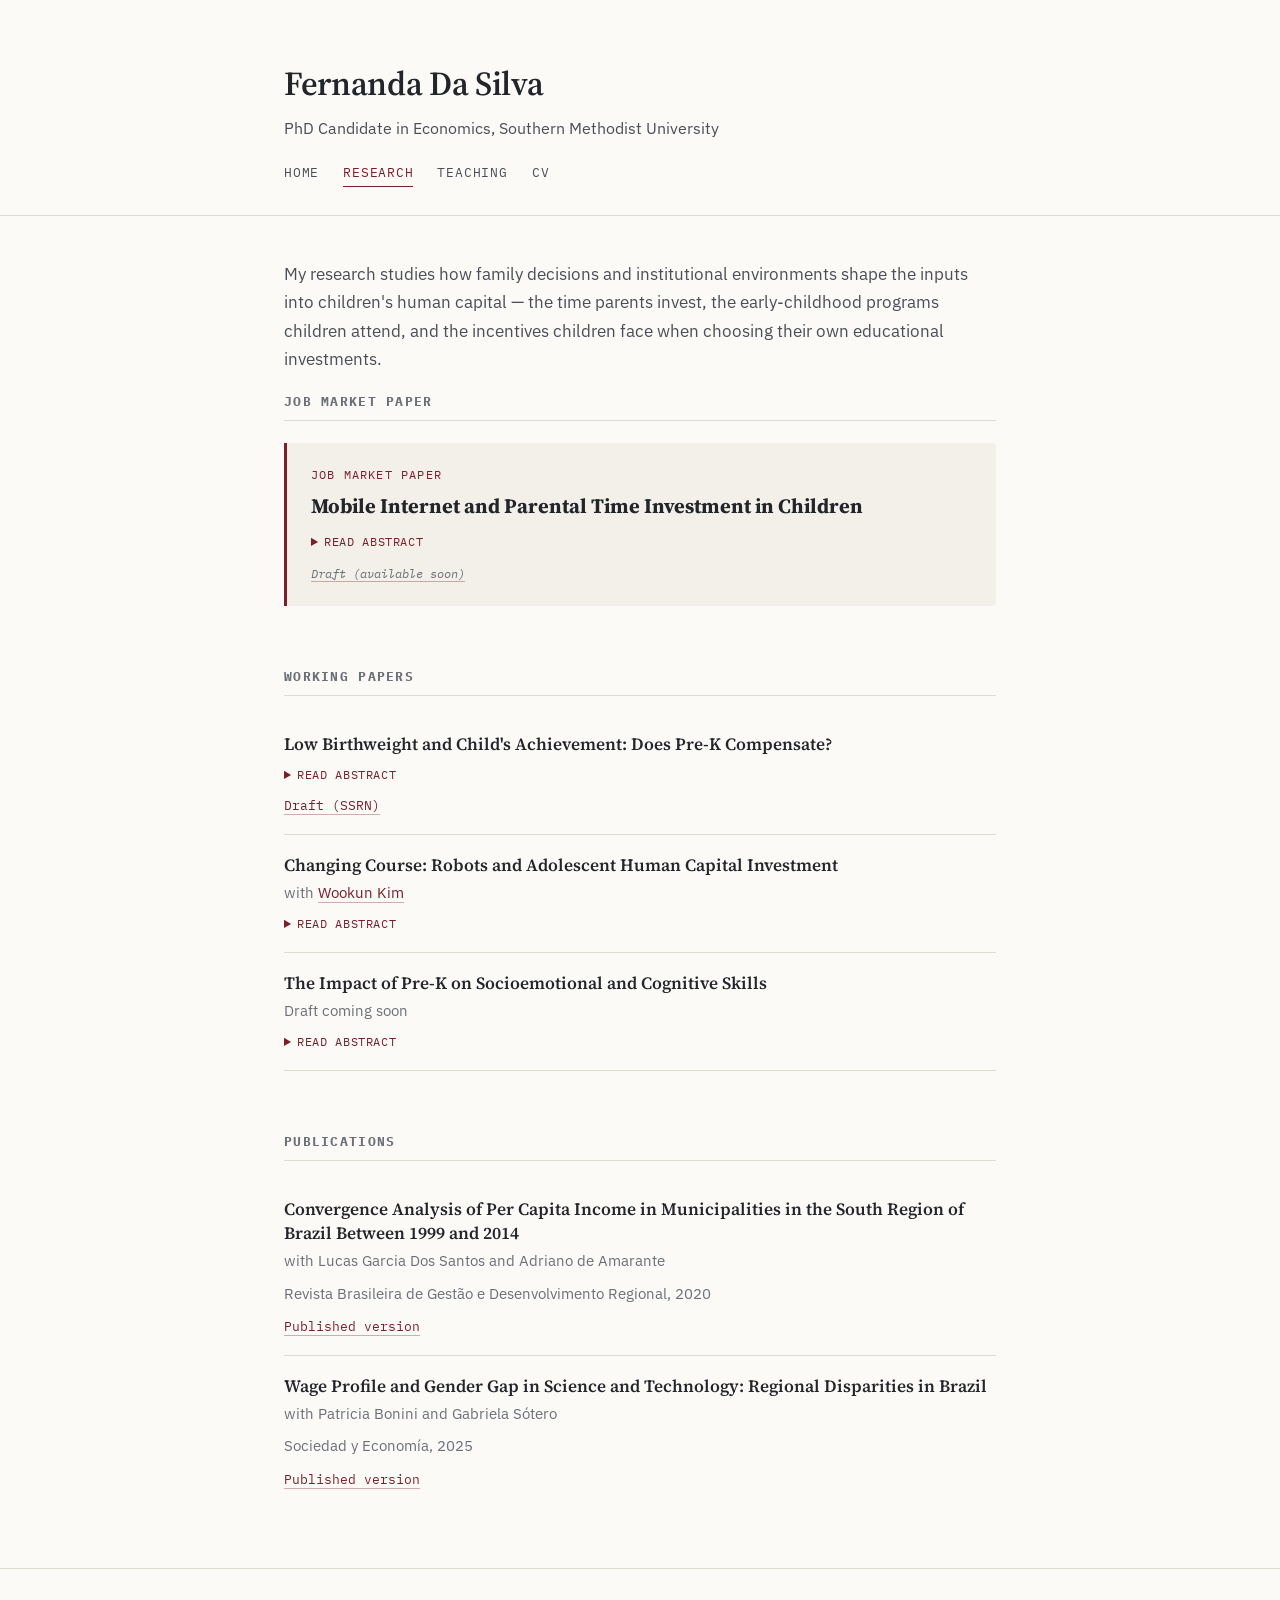
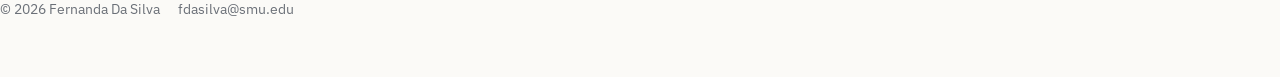
==== research.html @ b63d75f8 "change in research change in research" ====
<!DOCTYPE html>
<html lang="en">
<head>
<meta charset="UTF-8">
<meta name="viewport" content="width=device-width, initial-scale=1">
<title>Research — Fernanda Da Silva</title>
<link rel="preconnect" href="https://fonts.googleapis.com">
<link href="https://fonts.googleapis.com/css2?family=Source+Serif+4:wght@500;600;700&family=IBM+Plex+Sans:wght@400;500;600&family=IBM+Plex+Mono:wght@400;500&display=swap" rel="stylesheet">
<link rel="stylesheet" href="style.css">
</head>
<body>

<header class="site-header">
  <div class="wrap">
    <p class="name">Fernanda Da Silva</p>
    <p class="role-line">PhD Candidate in Economics, Southern Methodist University</p>
    <nav class="site-nav">
      <a href="index.html">Home</a>
      <a href="research.html" class="active">Research</a>
      <a href="teaching.html">Teaching</a>
      <a href="CV_Fernanda.pdf" target="_blank" rel="noopener">CV</a>
    </nav>
  </div>
</header>

<main class="wrap">

  <p class="lede">
    My research studies how family decisions and institutional environments shape
    the inputs into children's human capital &mdash; the time parents invest, the
    early-childhood programs children attend, and the incentives children face when
    choosing their own educational investments.
  </p>

  <h2 class="section-title">Job Market Paper</h2>

  <div class="jmp-card">
    <span class="jmp-eyebrow">Job Market Paper</span>
    <h3>Mobile Internet and Parental Time Investment in Children</h3>
    <details class="abstract-toggle">
    <summary>Read abstract</summary>
    <p class="abstract">
      Parental time is a critical input in child human capital production, yet
      little is known about how the rapid diffusion of mobile internet &mdash; which
      provides constant, zero-marginal-cost access to information and entertainment
      &mdash; has affected it. The effect is theoretically ambiguous: mobile internet
      may distract parents from active engagement with their children, or it may
      free up time through efficiency gains in shopping, scheduling, and remote
      work, allowing more focused time with children. I provide the first causal
      evidence on this question by exploiting the staggered geographic rollout of
      3G/4G networks across U.S. metropolitan areas, combining time-diary data from
      the American Time Use Survey with the Collins Bartholomew GSMA Mobile Coverage
      Database. Because network rollout timing was driven by infrastructure and
      spectrum constraints rather than local demand for parenting outcomes, this
      provides plausibly exogenous variation. Using the Callaway and Sant&rsquo;Anna
      (2021) difference-in-differences estimator, I find that 3G/4G coverage
      increases total daily childcare time by 15%, driven entirely by an increase in
      secondary (passive) childcare, while active childcare is unaffected. The paper
      further documents heterogeneity by gender and education and decomposes
      secondary childcare by concurrent activity to identify which specific
      behaviors mobile internet displaces.
    </p>
    </details>
    <span class="status">
      <a href="PASTE_JMP_DRAFT_LINK_HERE" class="pending">Draft (available soon)</a>
    </span>
  </div>

  <h2 class="section-title">Working Papers</h2>

  <div class="paper">
    <h3>Low Birthweight and Child's Achievement: Does Pre-K Compensate?</h3>
    <details class="abstract-toggle">
    <summary>Read abstract</summary>
    <p class="abstract">
      Children born with low birthweight (LBW) often face greater difficulty
      developing cognitive skills, and early interventions such as pre-kindergarten
      (pre-K) are often proposed as remediation. Using an instrumental-variable
      strategy based on heteroskedasticity and data from the Early Childhood
      Longitudinal Study, Kindergarten Class of 2010&ndash;11 (ECLS-K:2011), I test
      whether pre-K attendance compensates for the academic disadvantages associated
      with LBW. Low birthweight exerts a persistent, negative direct effect on 
      standardized reading and math test scores throughout elementary school, 
      with larger penalties for mathematics. Pre-K does not mediate the
      relationship between birthweight and achievement &mdash; suggesting other
      channels are needed to close this gap. Heterogeneity analyses reveal that 
      the direct effect is substantially larger among low-income families, 
      and there is a positive indirect effect through pre-K, though imprecisely estimated.
    </p>
    </details>
    <div class="links">
      <a href="https://papers.ssrn.com/sol3/papers.cfm?abstract_id=6906998" target="_blank" rel="noopener">Draft (SSRN)</a>
    </div>
  </div>

  <div class="paper">
    <h3>Changing Course: Robots and Adolescent Human Capital Investment</h3>
    <p class="coauthors">with <a href="https://www.wookunkim.com/" target="_blank" rel="noopener">Wookun Kim</a></p>
    <details class="abstract-toggle">
    <summary>Read abstract</summary>
    <p class="abstract">
      We study how automation in local labor markets shapes adolescents' human capital 
      investment. Drawing on administrative records covering the universe of Texas public 
      high school students, we construct a county-level panel of schooling outcomes spanning
      1993 to 2018 and estimate the causal effects of local exposure to industrial robot 
      adoption, exploiting quasi-experimental variation in the timing and intensity of 
      robotization across counties. Robot exposure reduces absenteeism in every grade, 
      raises graduation among seniors, slows the statewide increase in grade-12 CTE participation, 
      and increases advanced-course enrollment and math and science coursework in the upper grades. 
      Matched payroll records show these responses are not driven by declines in student employment. 
      Both boys and girls are drawn into school---girls account for the gains in retention, boys for
      the larger shift into math and science---and the curricular responses systematically narrow 
      pre-existing gender gaps in what students study. The human capital adjustment to automation 
      begins before labor market entry.
    </p>
    </details>
  </div>

  <div class="paper">
    <h3>The Impact of Pre-K on Socioemotional and Cognitive Skills</h3>
    <p class="venue">Draft coming soon</p>
    <details class="abstract-toggle">
    <summary>Read abstract</summary>
    <p class="abstract">
      Pre-kindergarten is often a child's first shared school environment, and a large
      literature documents its benefits for later cognitive performance. Evidence on
      its relationship with socioemotional ("soft") skill development is far more
      limited. This paper measures the average impact of pre-K attendance on both soft
      and cognitive skills for children in seventh grade, using primary data collected
      by the Joaquim Nabuco Foundation in 2018 in randomized public schools in Recife,
      Brazil. Soft skills are measured with the SENNA instrument; cognitive skills are
      measured with mathematics and literacy test scores. I estimate effects using a
      two-stage least squares approach within an IV-SLX model, instrumenting for pre-K
      attendance using indirect friends' pre-K participation. Beyond a positive effect
      on test scores, I find pre-K attendance positively affects conscientiousness and
      assertiveness.
    </p>
    </details>
  </div>

  <h2 class="section-title">Publications</h2>

  <div class="paper">
    <h3>Convergence Analysis of Per Capita Income in Municipalities in the South Region of Brazil Between 1999 and 2014</h3>
    <p class="coauthors">with Lucas Garcia Dos Santos and Adriano de Amarante</p>
    <p class="venue">Revista Brasileira de Gestão e Desenvolvimento Regional, 2020</p>
    <div class="links">
      <a href="https://www.rbgdr.net/revista/index.php/rbgdr/article/view/5516" target="_blank" rel="noopener">Published version</a>
    </div>
  </div>

  <div class="paper">
    <h3>Wage Profile and Gender Gap in Science and Technology: Regional Disparities in Brazil</h3>
    <p class="coauthors">with Patricia Bonini and Gabriela S&oacute;tero</p>
    <p class="venue">Sociedad y Economía, 2025</p>
    <div class="links">
      <a href="https://sociedadyeconomia.univalle.edu.co/index.php/sociedad_y_economia/article/view/14358" target="_blank" rel="noopener">Published version</a>
    </div>
  </div>

</main>

<footer class="site-footer">
  <span>&copy; 2026 Fernanda Da Silva</span>
  <span>fdasilva@smu.edu</span>
</footer>

</body>
</html>
---- style.css ----
/* ============================================================
   Fernanda Da Silva — Economics job-market site
   Design tokens
   ============================================================ */

:root {
  --paper: #FBFAF7;
  --paper-dim: #F3F0E9;
  --ink: #22252A;
  --ink-soft: #4A4E56;
  --muted: #6B7078;
  --accent: #7A1F2B;      /* deep brick — used sparingly */
  --accent-soft: #F1E3E1; /* pale wash of accent for tags/cards */
  --line: #E1DCD0;
  --max-w: 760px;

  --font-display: "Source Serif 4", Georgia, "Times New Roman", serif;
  --font-body: "IBM Plex Sans", -apple-system, Segoe UI, sans-serif;
  --font-mono: "IBM Plex Mono", ui-monospace, SFMono-Regular, monospace;
}

* { box-sizing: border-box; }

html { scroll-behavior: smooth; }

body {
  margin: 0;
  background: var(--paper);
  color: var(--ink);
  font-family: var(--font-body);
  font-size: 17px;
  line-height: 1.65;
  -webkit-font-smoothing: antialiased;
}

a {
  color: var(--accent);
  text-decoration: none;
  border-bottom: 1px solid rgba(122, 31, 43, 0.35);
  transition: border-color 0.15s ease, color 0.15s ease;
}
a:hover { border-bottom-color: var(--accent); }
a:focus-visible {
  outline: 2px solid var(--accent);
  outline-offset: 2px;
  border-radius: 2px;
}

/* ---------- Layout shell ---------- */

.wrap {
  max-width: var(--max-w);
  margin: 0 auto;
  padding: 0 24px;
}

header.site-header {
  padding: 56px 0 28px;
  border-bottom: 1px solid var(--line);
  margin-bottom: 44px;
}

.name {
  font-family: var(--font-display);
  font-weight: 600;
  font-size: 2.1rem;
  letter-spacing: -0.01em;
  margin: 0 0 4px;
}

.role-line {
  color: var(--ink-soft);
  font-size: 1.02rem;
  margin: 0 0 20px;
}

nav.site-nav {
  display: flex;
  gap: 24px;
  font-family: var(--font-mono);
  font-size: 0.82rem;
  text-transform: uppercase;
  letter-spacing: 0.06em;
}

nav.site-nav a {
  color: var(--ink-soft);
  border-bottom: 1px solid transparent;
  padding-bottom: 2px;
}
nav.site-nav a:hover,
nav.site-nav a.active {
  color: var(--accent);
  border-bottom-color: var(--accent);
}

main { padding-bottom: 80px; }

footer.site-footer {
  border-top: 1px solid var(--line);
  padding: 28px 0 56px;
  margin-top: 60px;
  font-size: 0.9rem;
  color: var(--muted);
  display: flex;
  flex-wrap: wrap;
  gap: 8px 18px;
  align-items: center;
}
footer.site-footer a { color: var(--muted); }
footer.site-footer a:hover { color: var(--accent); }

/* ---------- Typographic elements ---------- */

h2.section-title {
  font-family: var(--font-mono);
  font-size: 0.8rem;
  text-transform: uppercase;
  letter-spacing: 0.1em;
  color: var(--muted);
  margin: 60px 0 18px;
  padding-bottom: 8px;
  border-bottom: 1px solid var(--line);
}
h2.section-title:first-of-type { margin-top: 0; }

.lede {
  font-size: 1.08rem;
  color: var(--ink-soft);
}

/* ---------- Field tags ---------- */

.tags {
  display: flex;
  flex-wrap: wrap;
  gap: 8px;
  margin: 18px 0 6px;
}
.tag {
  font-family: var(--font-mono);
  font-size: 0.76rem;
  letter-spacing: 0.03em;
  color: var(--accent);
  background: var(--accent-soft);
  border: 1px solid rgba(122, 31, 43, 0.18);
  border-radius: 3px;
  padding: 4px 10px;
}

/* ---------- Featured / JMP card ---------- */

.jmp-card {
  border-left: 3px solid var(--accent);
  background: var(--paper-dim);
  padding: 22px 24px;
  margin: 22px 0 8px;
  border-radius: 0 4px 4px 0;
}
.jmp-eyebrow {
  font-family: var(--font-mono);
  font-size: 0.74rem;
  text-transform: uppercase;
  letter-spacing: 0.1em;
  color: var(--accent);
  display: block;
  margin-bottom: 8px;
}
.jmp-card h3 {
  font-family: var(--font-display);
  font-size: 1.28rem;
  margin: 0 0 10px;
  line-height: 1.35;
}
.jmp-card .status {
  font-family: var(--font-mono);
  font-size: 0.78rem;
  color: var(--muted);
  margin-top: 12px;
  display: block;
}

/* ---------- Paper entries ---------- */

.paper {
  padding: 18px 0;
  border-bottom: 1px solid var(--line);
}
.paper:last-child { border-bottom: none; }

.paper h3 {
  font-family: var(--font-display);
  font-weight: 600;
  font-size: 1.08rem;
  margin: 0 0 4px;
  line-height: 1.4;
}
.paper .coauthors,
.paper .venue {
  font-size: 0.92rem;
  color: var(--muted);
  margin: 0 0 8px;
}
.paper .abstract {
  font-size: 0.96rem;
  color: var(--ink-soft);
  margin: 8px 0 0;
}
.paper .links {
  margin-top: 10px;
  font-family: var(--font-mono);
  font-size: 0.8rem;
}
.paper .links a { margin-right: 16px; }

details.abstract-toggle summary {
  cursor: pointer;
  font-family: var(--font-mono);
  font-size: 0.78rem;
  color: var(--accent);
  text-transform: uppercase;
  letter-spacing: 0.05em;
  margin-top: 8px;
}
details.abstract-toggle[open] summary { margin-bottom: 8px; }

/* ---------- Teaching page specifics ---------- */

.course-block {
  padding: 16px 0;
  border-bottom: 1px solid var(--line);
}
.course-block:last-child { border-bottom: none; }
.course-block h3 {
  font-family: var(--font-display);
  font-size: 1.05rem;
  margin: 0 0 4px;
}
.course-block .meta {
  font-size: 0.9rem;
  color: var(--muted);
  margin: 0 0 6px;
}
.course-block .links a { margin-right: 16px; font-size: 0.85rem; }

.pending {
  color: var(--muted);
  font-style: italic;
}

/* ---------- Misc ---------- */

.two-col {
  display: grid;
  grid-template-columns: 200px 1fr;
  gap: 18px;
}
@media (max-width: 560px) {
  .two-col { grid-template-columns: 1fr; }
  header.site-header { padding: 40px 0 24px; }
  .name { font-size: 1.7rem; }
}

.contact-row {
  display: flex;
  flex-wrap: wrap;
  gap: 6px 18px;
  font-size: 0.95rem;
  color: var(--ink-soft);
}
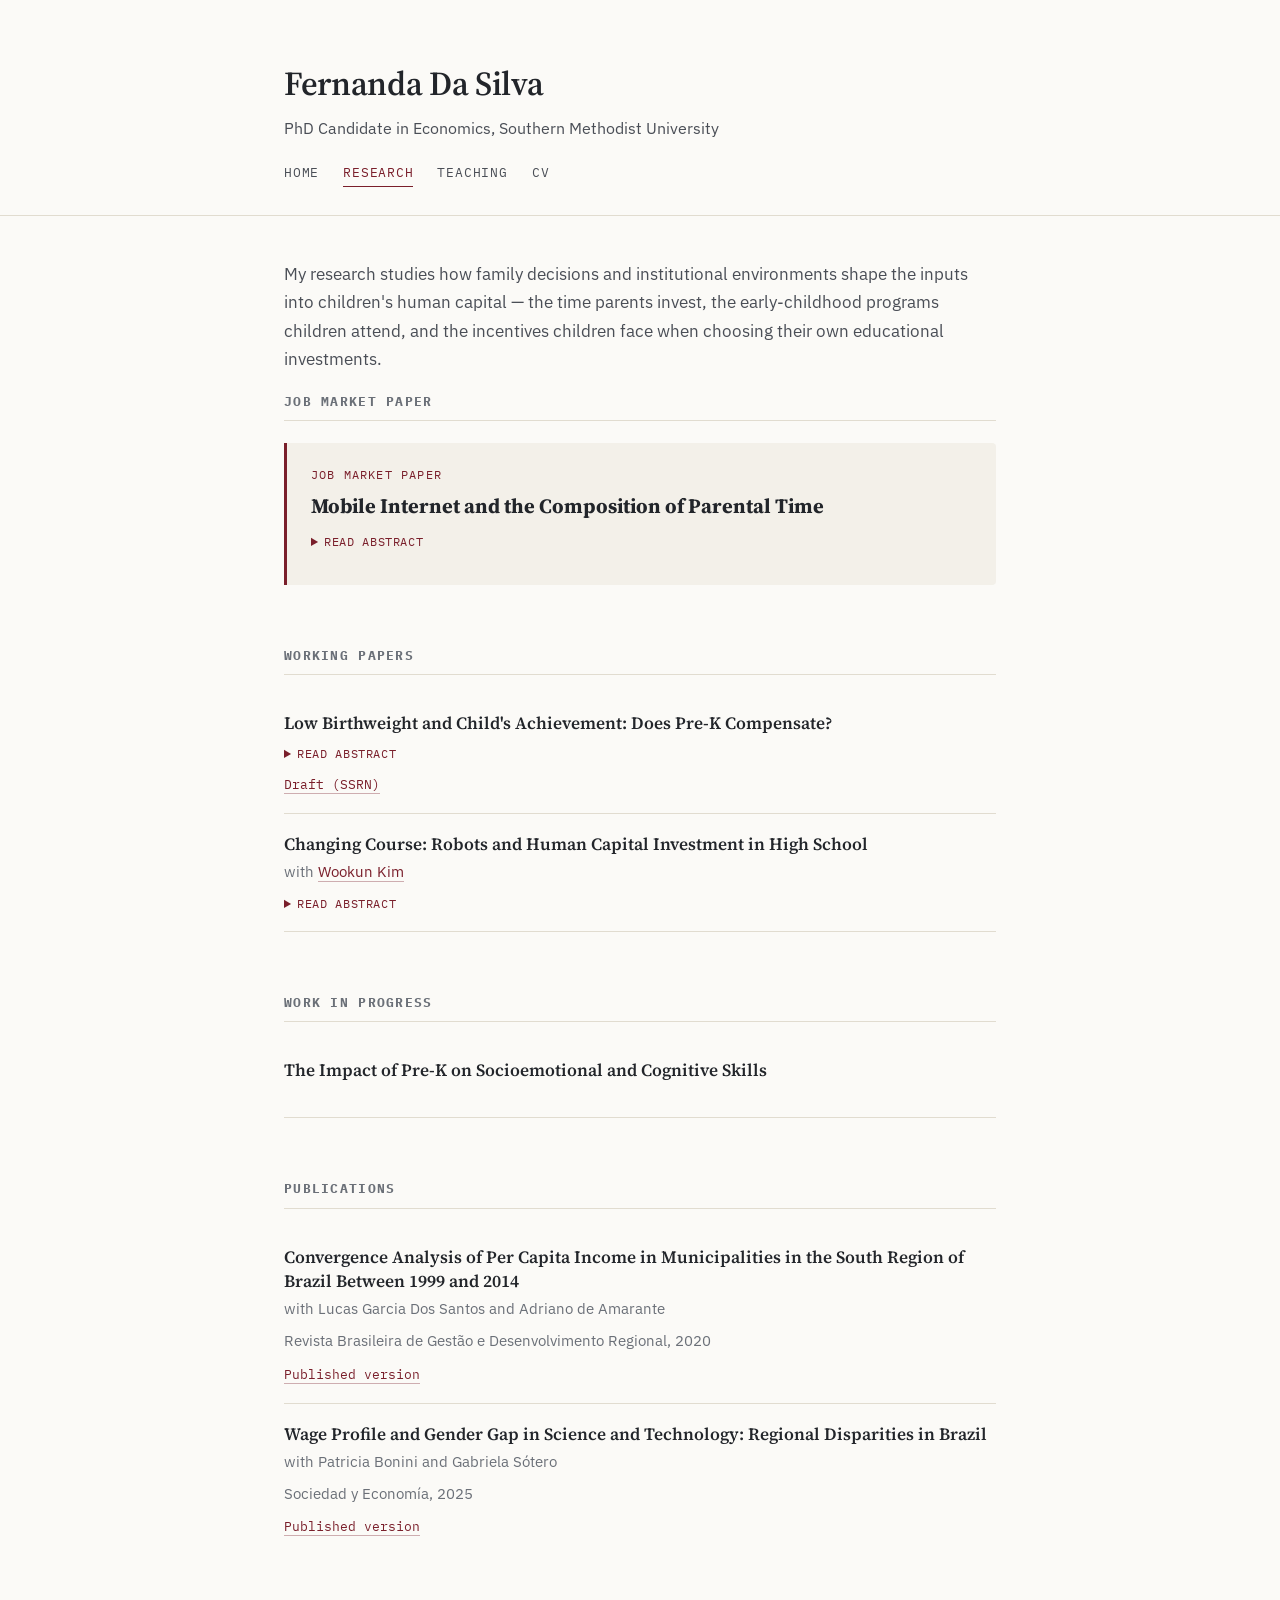
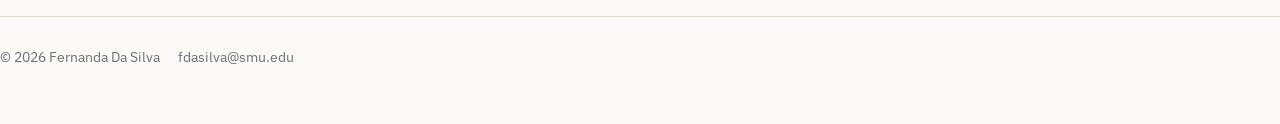
==== commit 77321658: "update in CV and in the job market paper update in CV and in the job market paper" ====
--- a/research.html
+++ b/research.html
@@ -36,33 +36,23 @@
 
   <div class="jmp-card">
     <span class="jmp-eyebrow">Job Market Paper</span>
-    <h3>Mobile Internet and Parental Time Investment in Children</h3>
+    <h3>Mobile Internet and the Composition of Parental Time</h3>
     <details class="abstract-toggle">
     <summary>Read abstract</summary>
     <p class="abstract">
-      Parental time is a critical input in child human capital production, yet
-      little is known about how the rapid diffusion of mobile internet &mdash; which
-      provides constant, zero-marginal-cost access to information and entertainment
-      &mdash; has affected it. The effect is theoretically ambiguous: mobile internet
-      may distract parents from active engagement with their children, or it may
-      free up time through efficiency gains in shopping, scheduling, and remote
-      work, allowing more focused time with children. I provide the first causal
-      evidence on this question by exploiting the staggered geographic rollout of
-      3G/4G networks across U.S. metropolitan areas, combining time-diary data from
-      the American Time Use Survey with the Collins Bartholomew GSMA Mobile Coverage
-      Database. Because network rollout timing was driven by infrastructure and
-      spectrum constraints rather than local demand for parenting outcomes, this
-      provides plausibly exogenous variation. Using the Callaway and Sant&rsquo;Anna
-      (2021) difference-in-differences estimator, I find that 3G/4G coverage
-      increases total daily childcare time by 15%, driven entirely by an increase in
-      secondary (passive) childcare, while active childcare is unaffected. The paper
-      further documents heterogeneity by gender and education and decomposes
-      secondary childcare by concurrent activity to identify which specific
-      behaviors mobile internet displaces.
+      I estimate the effect of mobile internet on parents' time with their children, 
+      exploiting the staggered rollout of 3G and 4G coverage across US metropolitan areas
+      and time diaries from the American Time Use Survey, 2004--2016. Near-universal 
+      coverage raises total childcare by 42 minutes per day, about 10 percent, with 
+      effects emerging two years after coverage arrives. Parents do not cut leisure or 
+      home production to make this time; instead, home production is unchanged in total 
+      but increasingly done with a child present. Responses are similar for mothers and fathers.
+      Suggestive evidence indicates that more-educated parents increase active care, while 
+      less-educated parents move leisure and household tasks into their children's presence.
     </p>
     </details>
     <span class="status">
-      <a href="PASTE_JMP_DRAFT_LINK_HERE" class="pending">Draft (available soon)</a>
+      <a href="https://smu.box.com/s/41darnlouuxnhags31a0qw2101w7hl86" class="pending"></a>
     </span>
   </div>
 
@@ -73,19 +63,16 @@
     <details class="abstract-toggle">
     <summary>Read abstract</summary>
     <p class="abstract">
-      Children born with low birthweight (LBW) often face greater difficulty
-      developing cognitive skills, and early interventions such as pre-kindergarten
-      (pre-K) are often proposed as remediation. Using an instrumental-variable
-      strategy based on heteroskedasticity and data from the Early Childhood
-      Longitudinal Study, Kindergarten Class of 2010&ndash;11 (ECLS-K:2011), I test
-      whether pre-K attendance compensates for the academic disadvantages associated
-      with LBW. Low birthweight exerts a persistent, negative direct effect on 
-      standardized reading and math test scores throughout elementary school, 
-      with larger penalties for mathematics. Pre-K does not mediate the
-      relationship between birthweight and achievement &mdash; suggesting other
-      channels are needed to close this gap. Heterogeneity analyses reveal that 
-      the direct effect is substantially larger among low-income families, 
-      and there is a positive indirect effect through pre-K, though imprecisely estimated.
+      This paper investigates whether pre-kindergarten (pre-K) attendance mediates the
+      relationship between low birthweight and children's academic achievement in elementary
+      school. Using the Early Childhood Longitudinal Study (ECLS-K:2011), I estimate a
+      mediation model combining OLS with heteroskedasticity-based instrumental variables.
+      Low birthweight exerts a persistent, negative direct effect on reading and math scores,
+      with larger penalties in mathematics and for low-income children. The indirect effect
+      through pre-K participation is small and statistically insignificant, indicating that
+      pre-K does not substantially mediate the birthweight--achievement relationship
+      nationally, though heterogeneity analyses show a positive, imprecisely estimated
+      indirect effect for low-income children.
     </p>
     </details>
     <div class="links">
@@ -94,46 +81,32 @@
   </div>
 
   <div class="paper">
-    <h3>Changing Course: Robots and Adolescent Human Capital Investment</h3>
+    <h3>Changing Course: Robots and Human Capital Investment in High School</h3>
     <p class="coauthors">with <a href="https://www.wookunkim.com/" target="_blank" rel="noopener">Wookun Kim</a></p>
     <details class="abstract-toggle">
     <summary>Read abstract</summary>
     <p class="abstract">
-      We study how automation in local labor markets shapes adolescents' human capital 
-      investment. Drawing on administrative records covering the universe of Texas public 
-      high school students, we construct a county-level panel of schooling outcomes spanning
-      1993 to 2018 and estimate the causal effects of local exposure to industrial robot 
-      adoption, exploiting quasi-experimental variation in the timing and intensity of 
-      robotization across counties. Robot exposure reduces absenteeism in every grade, 
-      raises graduation among seniors, slows the statewide increase in grade-12 CTE participation, 
-      and increases advanced-course enrollment and math and science coursework in the upper grades. 
-      Matched payroll records show these responses are not driven by declines in student employment. 
-      Both boys and girls are drawn into school---girls account for the gains in retention, boys for
-      the larger shift into math and science---and the curricular responses systematically narrow 
-      pre-existing gender gaps in what students study. The human capital adjustment to automation 
-      begins before labor market entry.
+      We study how industrial robots affect human capital investment during high school.
+      Using Texas administrative records for 2004--2018 and an instrument based on European
+      robot adoption, we find that greater local robot exposure shifts coursework toward
+      college preparation and away from vocational subjects. We also document lower dropout
+      and higher observed completion. Advanced course enrollment rises throughout high
+      school, while dropout reductions and additional math, science, and technology
+      coursework are concentrated in the upper grades. Both boys and girls increase academic
+      investment, but the implications for gender gaps differ: some differences in subject
+      enrollment narrow, while girls' larger gains in advanced coursework reinforce their
+      existing advantage. These patterns suggest that students respond to changing local
+      labor demand by strengthening their preparation for further education. Human capital
+      formation is therefore an early margin of adjustment to automation, shaping the skills
+      of the workforce that will face its longer-run consequences.
     </p>
     </details>
   </div>
 
+  <h2 class="section-title">Work in Progress</h2>
+
   <div class="paper">
     <h3>The Impact of Pre-K on Socioemotional and Cognitive Skills</h3>
-    <p class="venue">Draft coming soon</p>
-    <details class="abstract-toggle">
-    <summary>Read abstract</summary>
-    <p class="abstract">
-      Pre-kindergarten is often a child's first shared school environment, and a large
-      literature documents its benefits for later cognitive performance. Evidence on
-      its relationship with socioemotional ("soft") skill development is far more
-      limited. This paper measures the average impact of pre-K attendance on both soft
-      and cognitive skills for children in seventh grade, using primary data collected
-      by the Joaquim Nabuco Foundation in 2018 in randomized public schools in Recife,
-      Brazil. Soft skills are measured with the SENNA instrument; cognitive skills are
-      measured with mathematics and literacy test scores. I estimate effects using a
-      two-stage least squares approach within an IV-SLX model, instrumenting for pre-K
-      attendance using indirect friends' pre-K participation. Beyond a positive effect
-      on test scores, I find pre-K attendance positively affects conscientiousness and
-      assertiveness.
     </p>
     </details>
   </div>
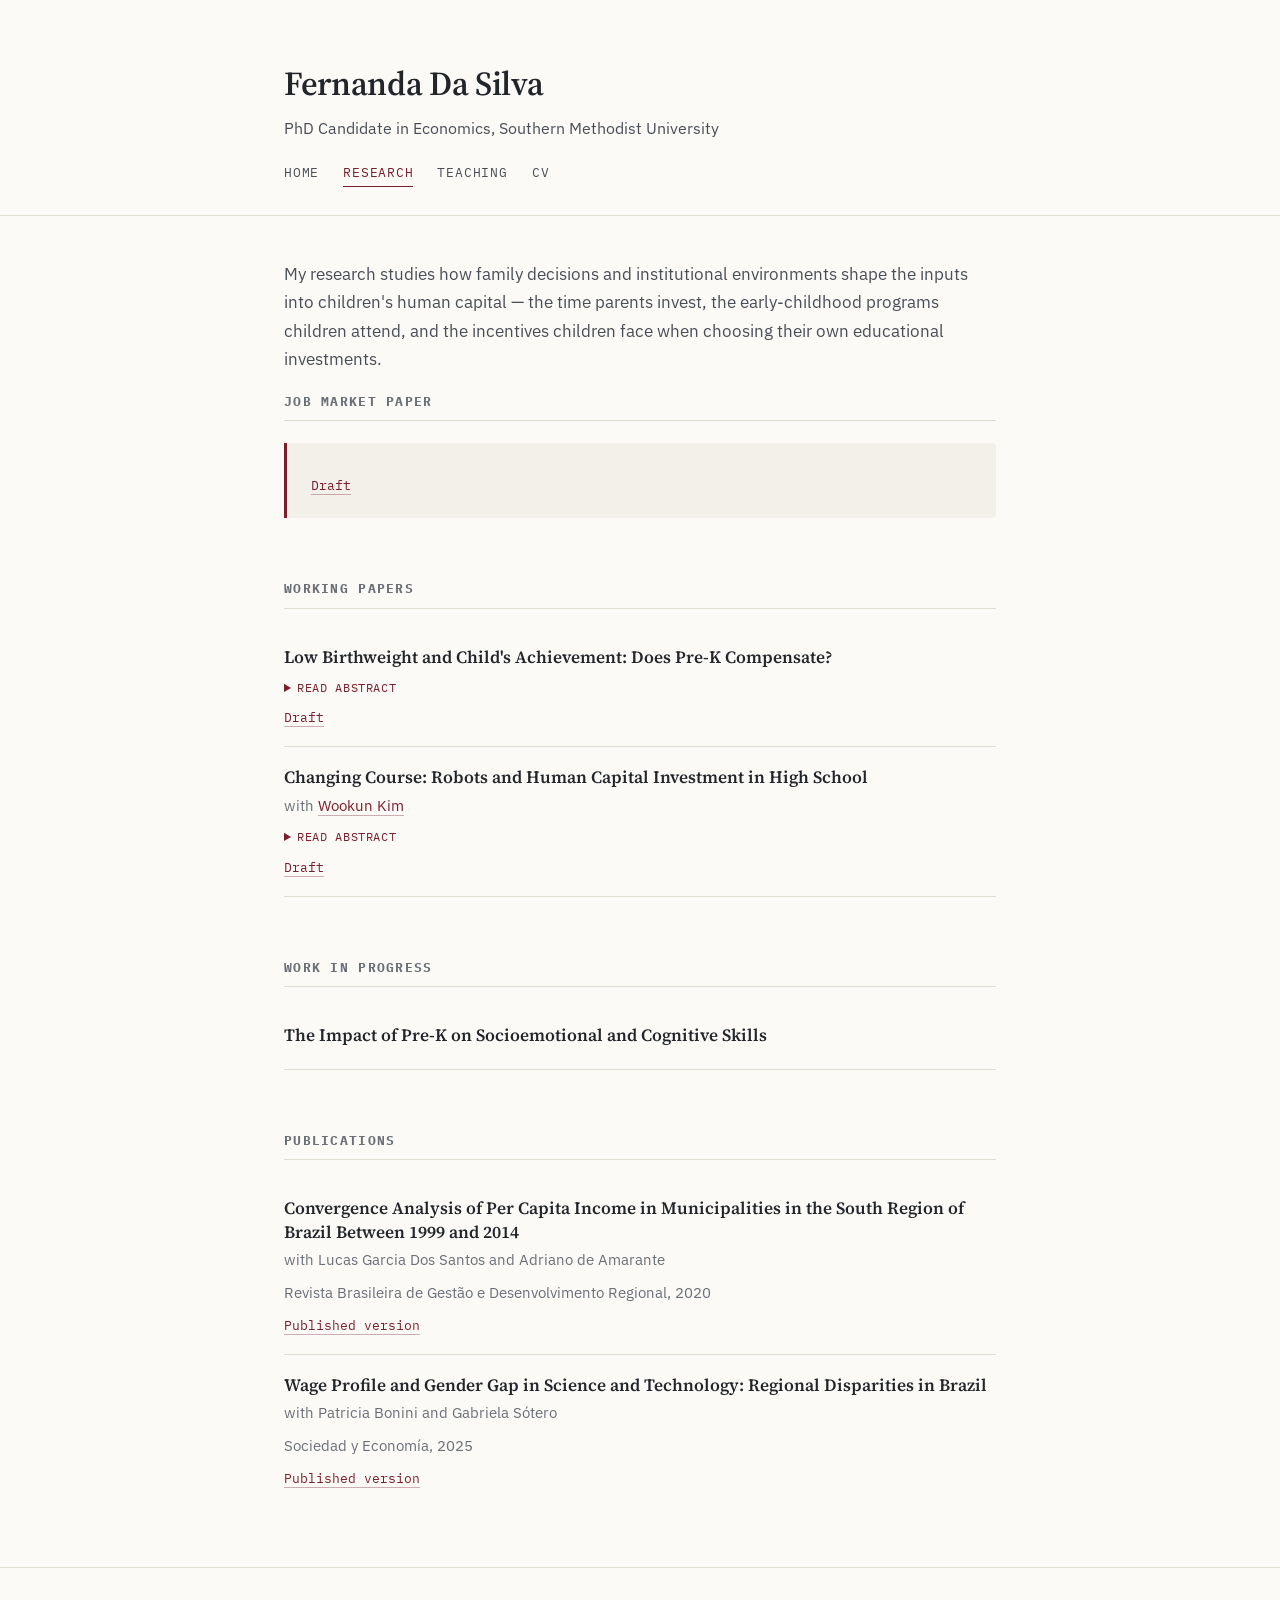
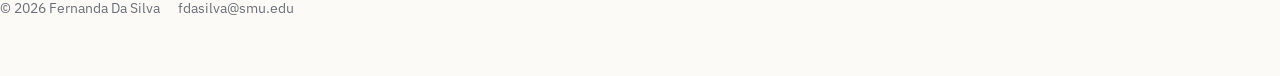
==== commit 882c8966: "updating research" ====
--- a/research.html
+++ b/research.html
@@ -35,25 +35,10 @@
   <h2 class="section-title">Job Market Paper</h2>
 
   <div class="jmp-card">
-    <span class="jmp-eyebrow">Job Market Paper</span>
-    <h3>Mobile Internet and the Composition of Parental Time</h3>
-    <details class="abstract-toggle">
-    <summary>Read abstract</summary>
-    <p class="abstract">
-      I estimate the effect of mobile internet on parents' time with their children, 
-      exploiting the staggered rollout of 3G and 4G coverage across US metropolitan areas
-      and time diaries from the American Time Use Survey, 2004--2016. Near-universal 
-      coverage raises total childcare by 42 minutes per day, about 10 percent, with 
-      effects emerging two years after coverage arrives. Parents do not cut leisure or 
-      home production to make this time; instead, home production is unchanged in total 
-      but increasingly done with a child present. Responses are similar for mothers and fathers.
-      Suggestive evidence indicates that more-educated parents increase active care, while 
-      less-educated parents move leisure and household tasks into their children's presence.
-    </p>
-    </details>
-    <span class="status">
-      <a href="https://smu.box.com/s/41darnlouuxnhags31a0qw2101w7hl86" class="pending"></a>
-    </span>
+  </details>
+    <div class="links">
+      <a href="https://smu.box.com/s/41darnlouuxnhags31a0qw2101w7hl86" target="_blank" rel="noopener">Draft</a>
+    </div>
   </div>
 
   <h2 class="section-title">Working Papers</h2>
@@ -70,13 +55,13 @@
       Low birthweight exerts a persistent, negative direct effect on reading and math scores,
       with larger penalties in mathematics and for low-income children. The indirect effect
       through pre-K participation is small and statistically insignificant, indicating that
-      pre-K does not substantially mediate the birthweight--achievement relationship
+      pre-K does not substantially mediate the birthweight&ndash;achievement relationship
       nationally, though heterogeneity analyses show a positive, imprecisely estimated
       indirect effect for low-income children.
     </p>
     </details>
     <div class="links">
-      <a href="https://papers.ssrn.com/sol3/papers.cfm?abstract_id=6906998" target="_blank" rel="noopener">Draft (SSRN)</a>
+      <a href="https://papers.ssrn.com/sol3/papers.cfm?abstract_id=6906998" target="_blank" rel="noopener">Draft</a>
     </div>
   </div>
 
@@ -87,7 +72,7 @@
     <summary>Read abstract</summary>
     <p class="abstract">
       We study how industrial robots affect human capital investment during high school.
-      Using Texas administrative records for 2004--2018 and an instrument based on European
+      Using Texas administrative records for 2004&ndash;2018 and an instrument based on European
       robot adoption, we find that greater local robot exposure shifts coursework toward
       college preparation and away from vocational subjects. We also document lower dropout
       and higher observed completion. Advanced course enrollment rises throughout high
@@ -101,14 +86,15 @@
       of the workforce that will face its longer-run consequences.
     </p>
     </details>
+      <div class="links">
+      <a href="https://smu.app.box.com/s/o6fh1922gmwei0az2h0ley4cc6hc8zy9" target="_blank" rel="noopener">Draft</a>
+    </div>
   </div>
 
   <h2 class="section-title">Work in Progress</h2>
 
   <div class="paper">
     <h3>The Impact of Pre-K on Socioemotional and Cognitive Skills</h3>
-    </p>
-    </details>
   </div>
 
   <h2 class="section-title">Publications</h2>
--- a/style.css
+++ b/style.css
@@ -201,17 +201,20 @@
   color: var(--muted);
   margin: 0 0 8px;
 }
-.paper .abstract {
+.paper .abstract,
+.jmp-card .abstract {
   font-size: 0.96rem;
   color: var(--ink-soft);
   margin: 8px 0 0;
 }
-.paper .links {
+.paper .links, 
+.jmp-card .links {
   margin-top: 10px;
   font-family: var(--font-mono);
   font-size: 0.8rem;
 }
-.paper .links a { margin-right: 16px; }
+.paper .links a 
+.jmp-card .links a { margin-right: 16px; }
 
 details.abstract-toggle summary {
   cursor: pointer;
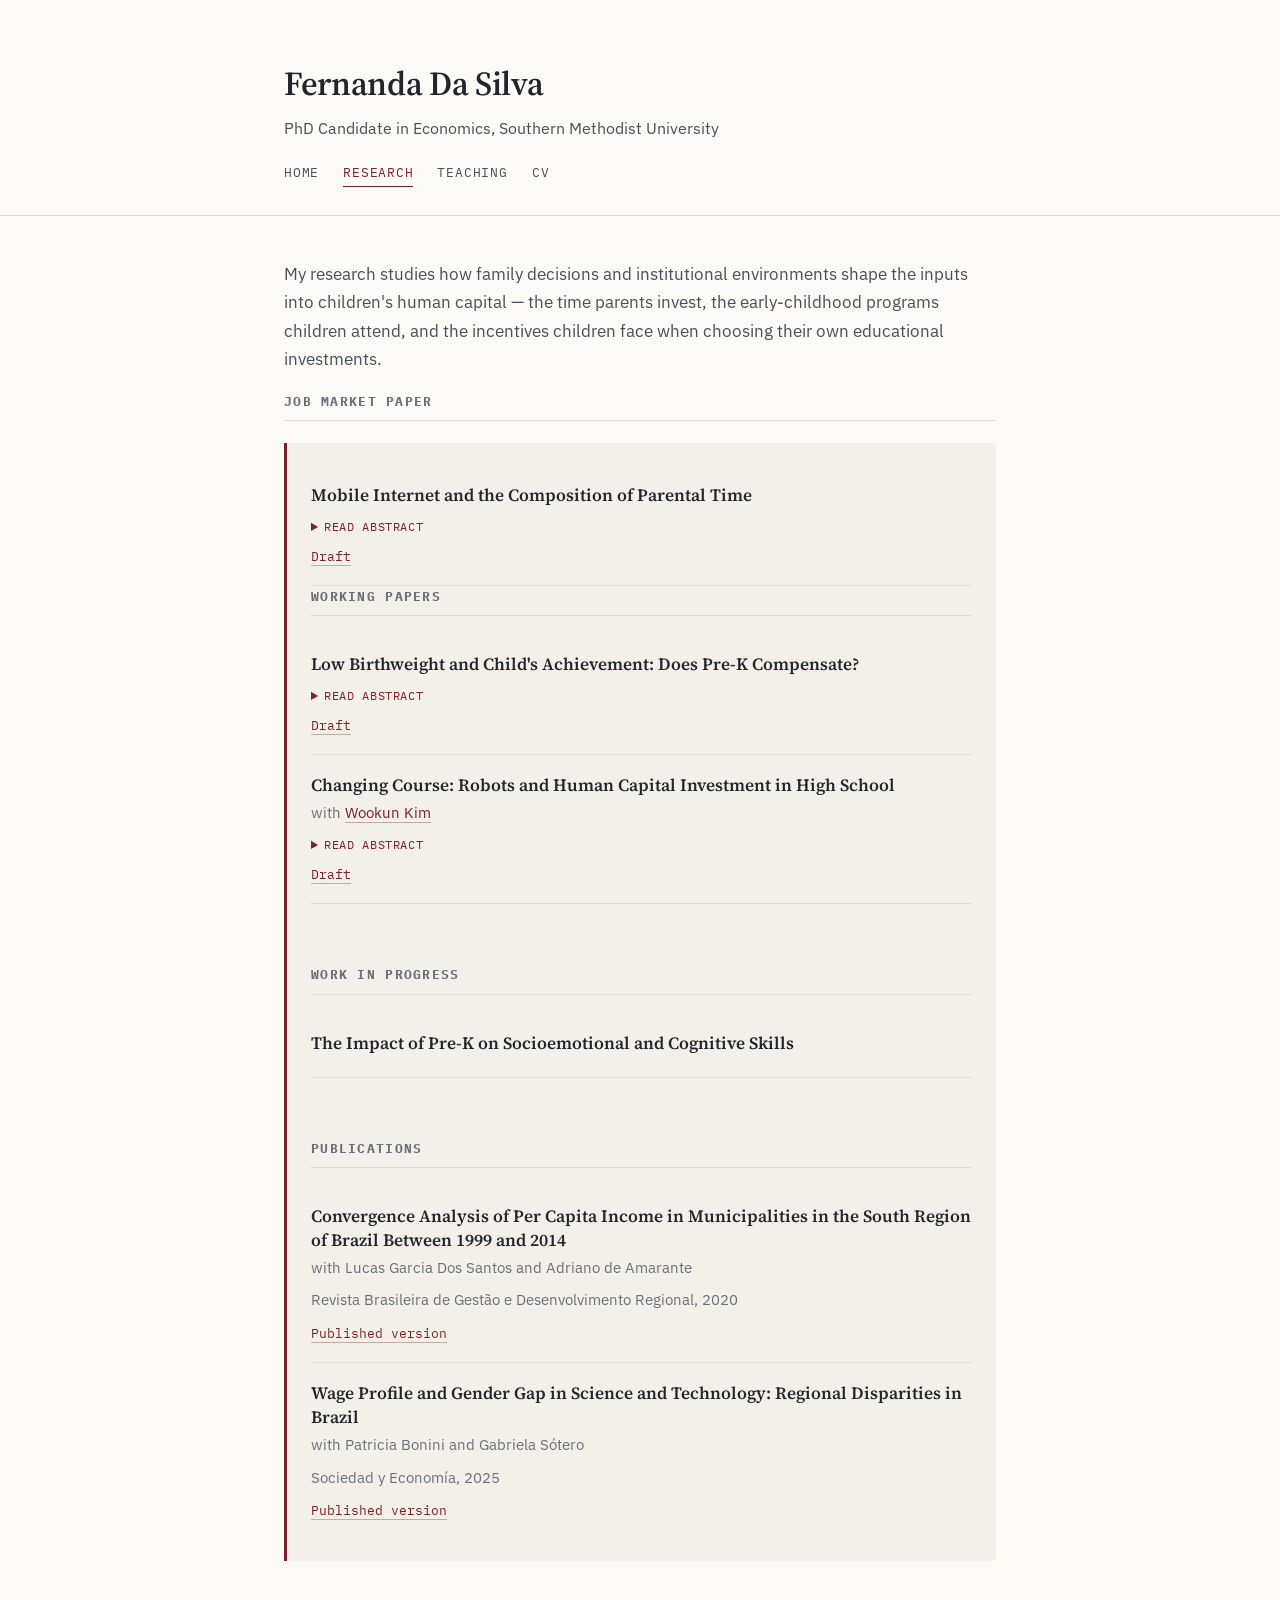
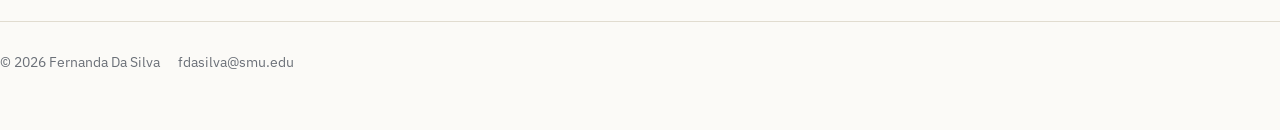
==== commit b3a5a6f2: "more changes" ====
--- a/research.html
+++ b/research.html
@@ -35,10 +35,25 @@
   <h2 class="section-title">Job Market Paper</h2>
 
   <div class="jmp-card">
-  </details>
-    <div class="links">
-      <a href="https://smu.box.com/s/41darnlouuxnhags31a0qw2101w7hl86" target="_blank" rel="noopener">Draft</a>
-    </div>
+  <div class="paper">
+    <h3>Mobile Internet and the Composition of Parental Time</h3>
+    <details class="abstract-toggle">
+    <summary>Read abstract</summary>
+    <p class="abstract">
+      I estimate the effect of mobile internet on parents' time with their children, 
+      exploiting the staggered rollout of 3G and 4G coverage across US metropolitan 
+      areas and time diaries from the American Time Use Survey, 2004&ndash;2016. Near-universal 
+      coverage raises total childcare by 42 minutes per day, about 10 percent, with effects 
+      emerging two years after coverage arrives. Parents do not cut leisure or home production
+      to make this time; instead, home production is unchanged in total but increasingly done
+      with a child present. Responses are similar for mothers and fathers. Suggestive evidence
+      indicates that more-educated parents increase active care, while less-educated parents
+      move leisure and household tasks into their children's presence.
+    </p>
+    </details>
+      <div class="links">
+        <a href="https://smu.box.com/s/41darnlouuxnhags31a0qw2101w7hl86" target="_blank" rel="noopener">Draft</a>
+      </div>
   </div>
 
   <h2 class="section-title">Working Papers</h2>
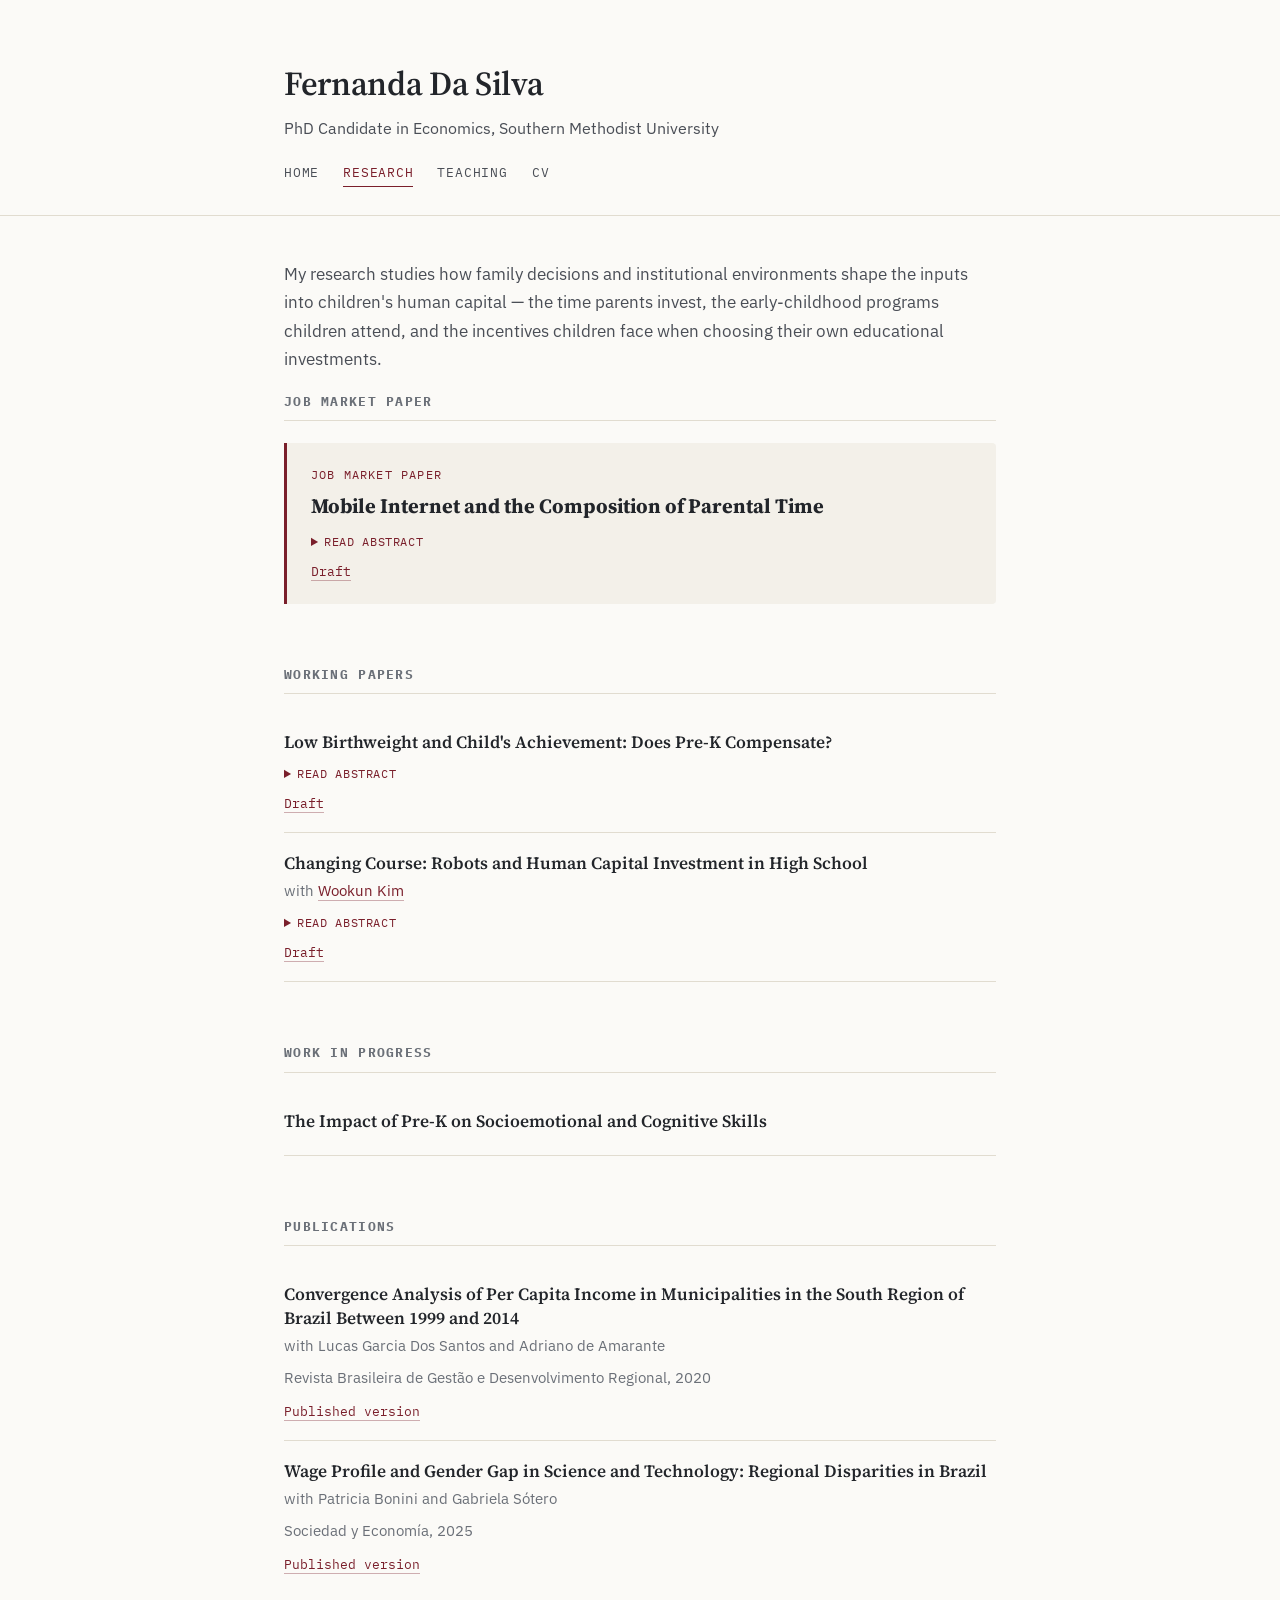
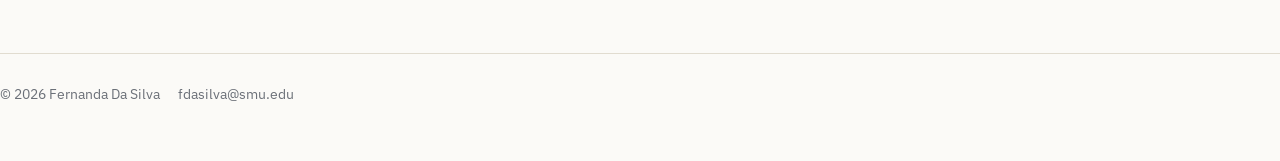
==== commit 4e1e7173: "new changes" ====
--- a/research.html
+++ b/research.html
@@ -34,27 +34,28 @@
 
   <h2 class="section-title">Job Market Paper</h2>
 
+  <!-- JMP card: one div only, no nested .paper, so it keeps its own styling -->
   <div class="jmp-card">
-  <div class="paper">
+    <span class="jmp-eyebrow">Job Market Paper</span>
     <h3>Mobile Internet and the Composition of Parental Time</h3>
     <details class="abstract-toggle">
-    <summary>Read abstract</summary>
-    <p class="abstract">
-      I estimate the effect of mobile internet on parents' time with their children, 
-      exploiting the staggered rollout of 3G and 4G coverage across US metropolitan 
-      areas and time diaries from the American Time Use Survey, 2004&ndash;2016. Near-universal 
-      coverage raises total childcare by 42 minutes per day, about 10 percent, with effects 
-      emerging two years after coverage arrives. Parents do not cut leisure or home production
-      to make this time; instead, home production is unchanged in total but increasingly done
-      with a child present. Responses are similar for mothers and fathers. Suggestive evidence
-      indicates that more-educated parents increase active care, while less-educated parents
-      move leisure and household tasks into their children's presence.
-    </p>
+      <summary>Read abstract</summary>
+      <p class="abstract">
+        I estimate the effect of mobile internet on parents' time with their children,
+        exploiting the staggered rollout of 3G and 4G coverage across US metropolitan
+        areas and time diaries from the American Time Use Survey, 2004&ndash;2016. Near-universal
+        coverage raises total childcare by 42 minutes per day, about 10 percent, with effects
+        emerging two years after coverage arrives. Parents do not cut leisure or home production
+        to make this time; instead, home production is unchanged in total but increasingly done
+        with a child present. Responses are similar for mothers and fathers. Suggestive evidence
+        indicates that more-educated parents increase active care, while less-educated parents
+        move leisure and household tasks into their children's presence.
+      </p>
     </details>
-      <div class="links">
-        <a href="https://smu.box.com/s/41darnlouuxnhags31a0qw2101w7hl86" target="_blank" rel="noopener">Draft</a>
-      </div>
-  </div>
+    <div class="links">
+      <a href="https://smu.box.com/s/9cou2iizvc9688l045yi0yqt861y49ex" target="_blank" rel="noopener">Draft</a>
+    </div>
+  </div> <!-- closes .jmp-card -->
 
   <h2 class="section-title">Working Papers</h2>
 
--- a/style.css
+++ b/style.css
@@ -213,7 +213,7 @@
   font-family: var(--font-mono);
   font-size: 0.8rem;
 }
-.paper .links a 
+.paper .links a, 
 .jmp-card .links a { margin-right: 16px; }
 
 details.abstract-toggle summary {
